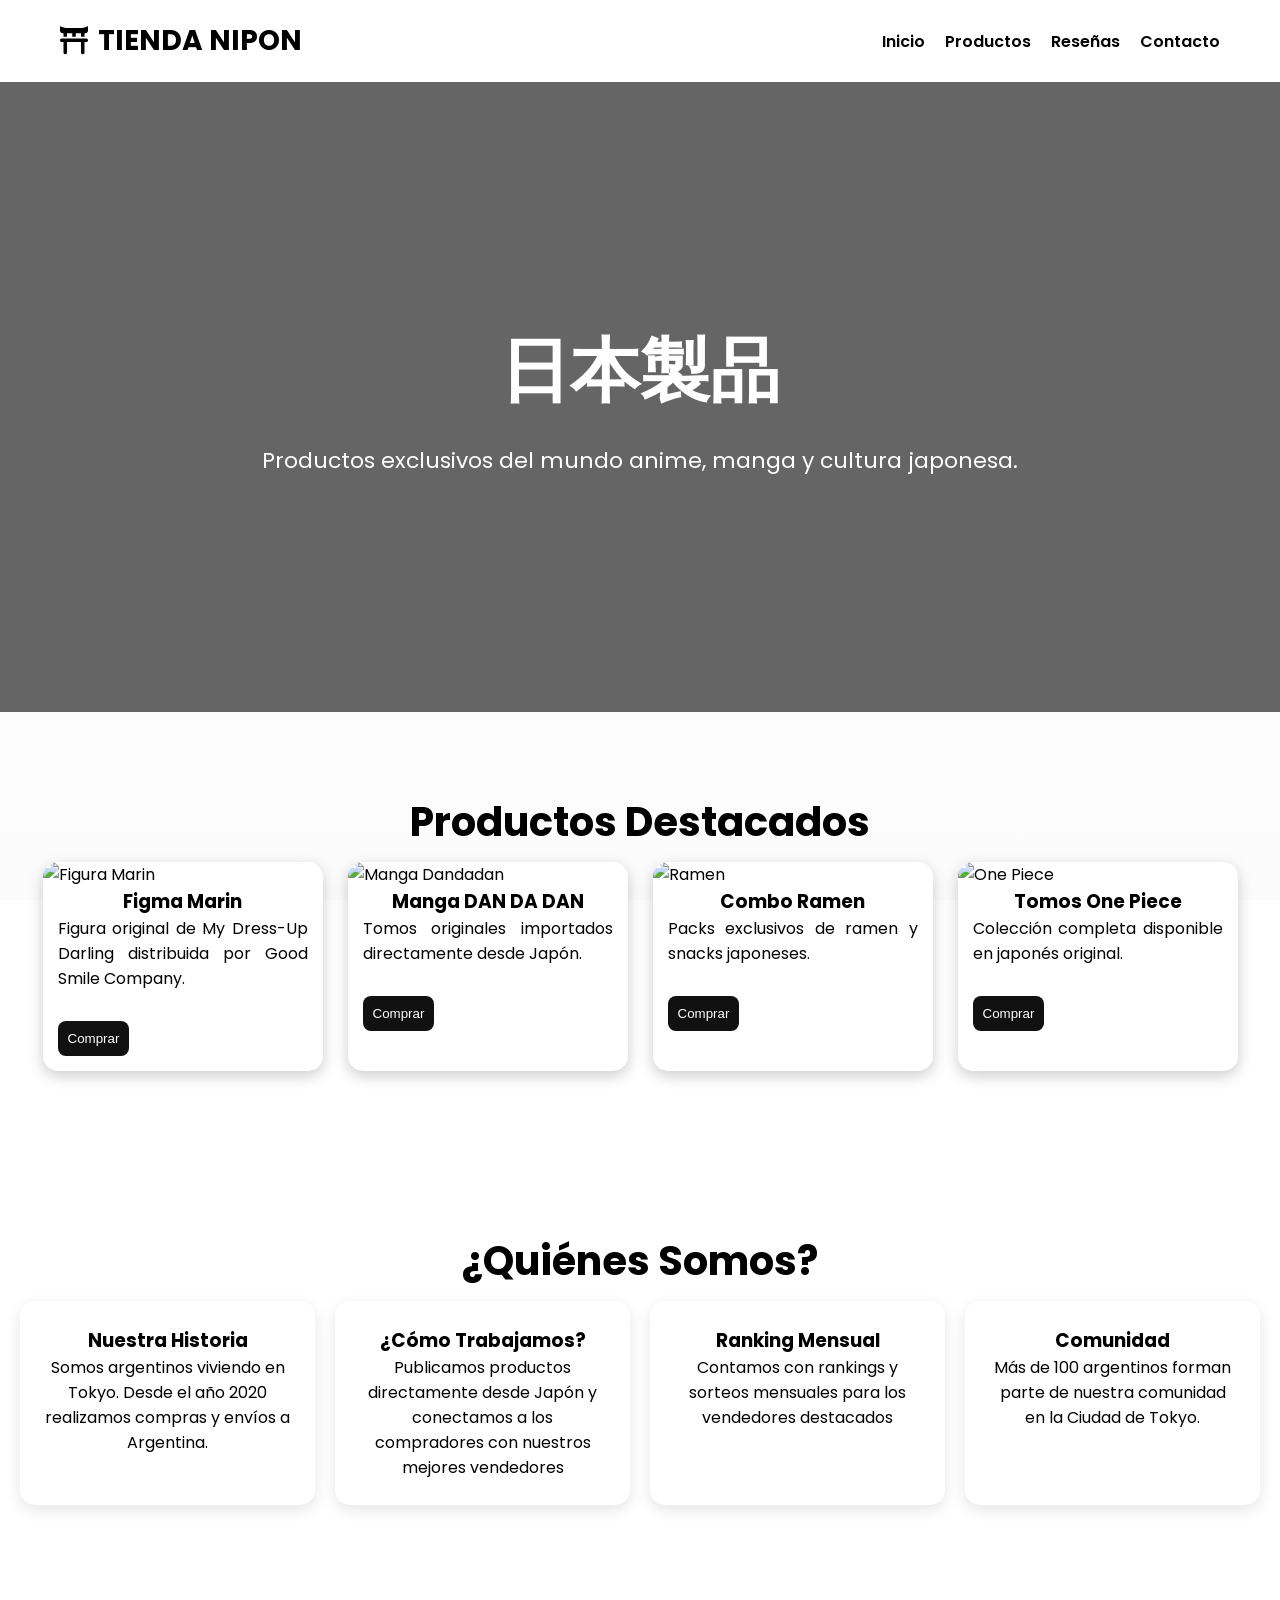
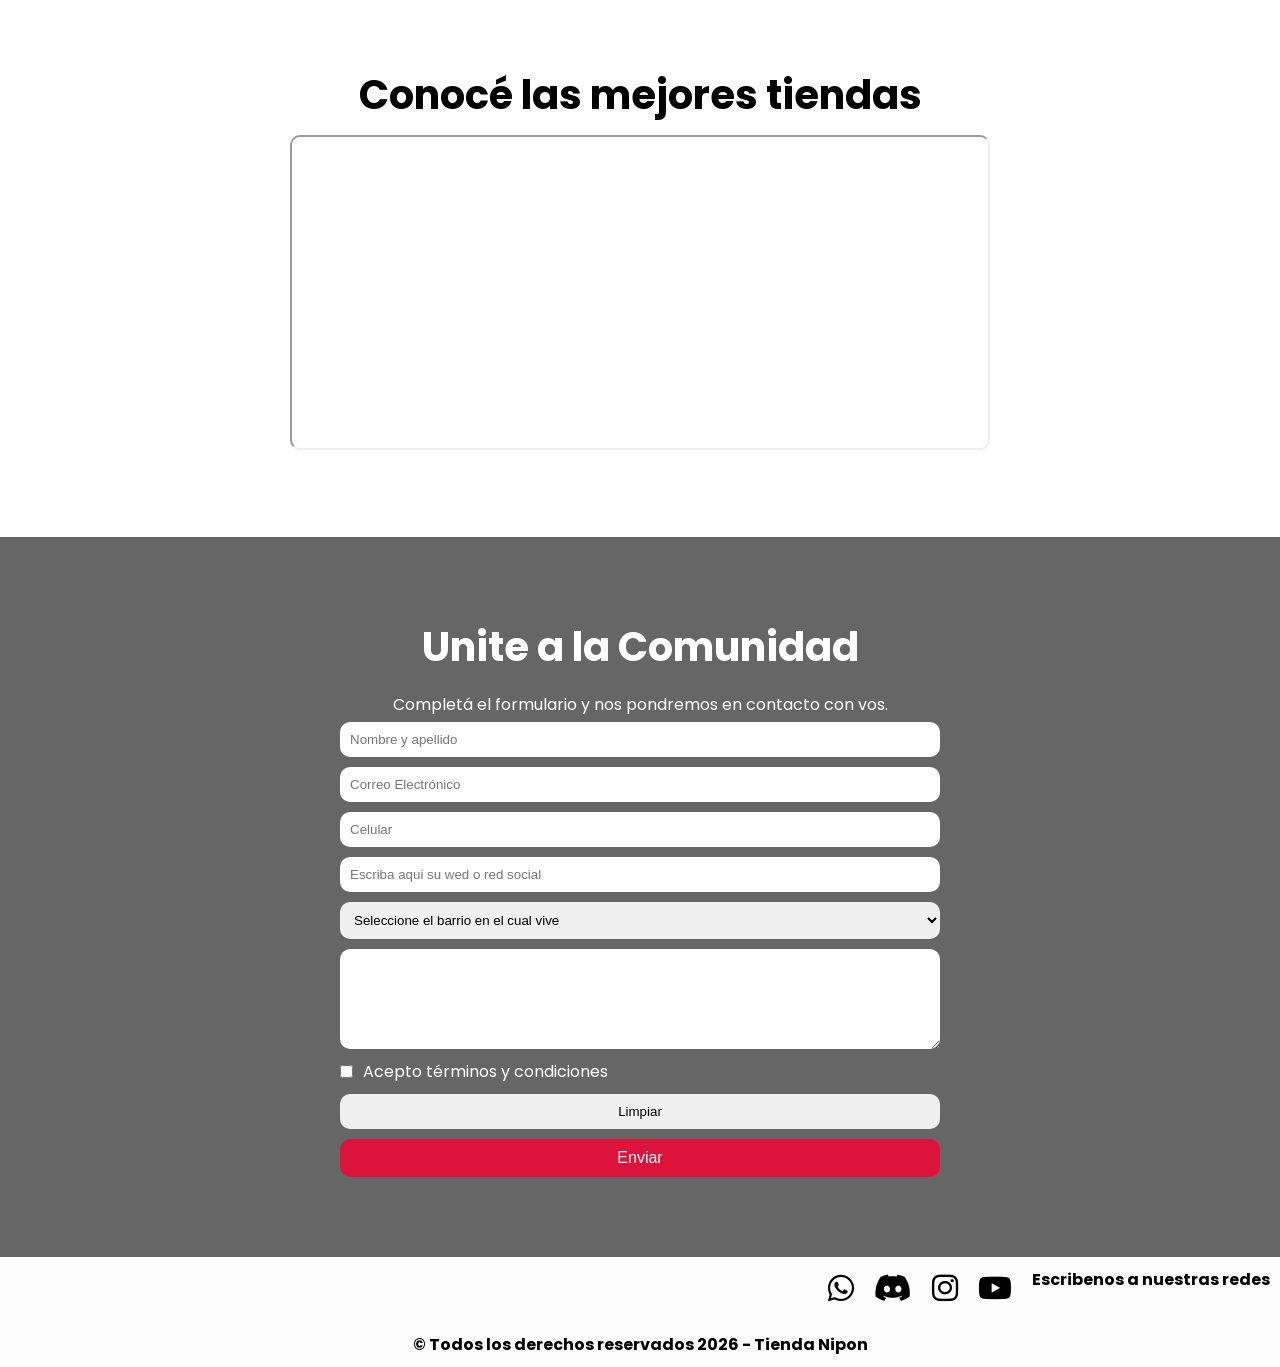
==== index.html @ 7ff36c7d "Actualizacion" ====
<!DOCTYPE html>
<html lang="es">
<head>
    <meta charset="UTF-8">
    <meta name="viewport" content="width=device-width, initial-scale=1.0">

    <title>Tienda Nipon | Japón a Argentina</title>

    <link href="https://fonts.googleapis.com/css2?family=Poppins:wght@300;400;600;700&display=swap" rel="stylesheet">
    <link rel="stylesheet" href="css/style.css">
    <link rel="stylesheet" href="https://cdnjs.cloudflare.com/ajax/libs/font-awesome/6.0.0-beta3/css/all.min.css">
</head>

<body>
    <header>
        <nav>
            <div class="logo"> <i class="fa-solid fa-torii-gate"></i>
                TIENDA NIPON
            </div>
            <ul class="navegacion-links">
                <li><a href="#index">Inicio</a></li>
                <li><a href="#productos">Productos</a></li>
                <li><a href="#reseñas">Reseñas</a></li>
                <li><a href="#contacto">Contacto</a></li>
            </ul>
        </nav>
    </header>

    <main>

        <section id="inicio" class="Fondo">

            <h1>日本製品</h1>

            <p> Productos exclusivos del mundo anime, manga y cultura japonesa.</p>

        </section>

        <section id="productos">

            <h2>Productos Destacados</h2>
            <div class="productos-contenedor">

                <article class="articulos">
                    <img src="IMG/figma_marin_my dress up darling.jpg" alt="Figura Marin">
                    <h3>Figma Marin</h3>
                    <p>
                        Figura original de My Dress-Up Darling distribuida por Good Smile Company.
                    </p>
                    <button>Comprar</button>
                </article>

                <article class="articulos">
                    <img src="IMG/dandandan_manga.jpg" alt="Manga Dandadan">
                    <h3>Manga DAN DA DAN</h3>
                    <p>
                        Tomos originales importados directamente desde Japón.
                    </p>
                    <button>Comprar</button>
                </article>

                <article class="articulos">
                    <img src="IMG/set_comida.jpg" alt="Ramen">
                    <h3>Combo Ramen</h3>
                    <p>
                        Packs exclusivos de ramen y snacks japoneses.
                    </p>
                    <button>Comprar</button>
                </article>

                <article class="articulos">
                    <img src="IMG/One_piece.jpg" alt="One Piece">
                    <h3>Tomos One Piece</h3>
                    <p>
                        Colección completa disponible en japonés original.
                    </p>
                    <button>Comprar</button>
                </article>
            </div>
        </section>

        
        <section id="reseñas">
            <h2>¿Quiénes Somos?</h2>
            <div class="reseñas-grid">
                <div class="reseña-box">
                    <h3>Nuestra Historia</h3>
                    <p>Somos argentinos viviendo en Tokyo. Desde el año 2020 realizamos compras y envíos a Argentina.</p>
                </div>

                <div class="reseña-box">
                    <h3>¿Cómo Trabajamos?</h3>
                    <p>Publicamos productos directamente desde Japón y conectamos a los compradores con  nuestros mejores vendedores</p>
                </div>

                <div class="reseña-box">
                    <h3>Ranking Mensual</h3>
                    <p>Contamos con rankings y sorteos mensuales para los vendedores destacados</p>  </div>

                <div class="reseña-box">
                    <h3>Comunidad</h3>
                    <p> Más de 100 argentinos forman parte de nuestra comunidad en la Ciudad de Tokyo.</p>
                </div>

            </div>
        </section>

        
        <section class="Video">
            <h2>Conocé las mejores tiendas</h2>
            <iframe
                width="560" height="315"    src="https://www.youtube.com/embed/IM3B3nwrG7w"            title="YouTube video player"allowfullscreen>
            </iframe>
        </section>

        
        <section id="contacto">
            <h2>Unite a la Comunidad</h2>
            <p>Completá el formulario y nos pondremos en contacto con vos.</p>
            <form action="https://formspree.io/f/xykbvzao" method="POST">
                <input type="text" name="nombre" placeholder="Nombre y apellido" required>
                <input type="email" name="email" placeholder="Correo Electrónico" required>
                <input type="tel" name="Celular" placeholder="Celular">
                <input type="url" name="Wed" id="wed" placeholder="Escriba aqui su wed o red social">

                <select name="ciudad">
                    <option value="">Seleccione el barrio en el cual vive</option>
                    <option value="Chiyoda">Chiyoda</option>
                    <option value="Chuo">Chuo</option>
                    <option value="Shibuya">Shibuya</option>
                    <option value="Ota">Ota</option>
                    <option value="Setagaya">Setagaya</option>
                    <option value="Shinjuku">Shinjuku</option>
                    <option value="Akihabara">Akihabara</option>
                    <option value="Adachi">Adachi</option>
                    <option value="Katsushika">Katsushika</option>
                    <option value="Edogawa">Edogawa</option>
                    <option value="Minato">Minato</option>
                </select>
                <textarea name="mensaje" placeholder="Escribí tu mensaje" required>
                </textarea>

                <label class="checkbox">
                    <input type="checkbox" required>
                    Acepto términos y condiciones
                </label>
                <input type="reset" id="reset" value="Limpiar">
                <button type="submit">Enviar</button>
            </form>
        </section>
    </main>


    <footer>
        <div class="redes">
        <a href="#">
            <i class="fa-brands fa-whatsapp"></i>
        </a>
        <a href="#">
            <i class="fa-brands fa-discord"></i>
        </a>
        <a href="#">
            <i class="fa-brands fa-instagram"></i>
        </a>
        <a href="#">
            <i class="fa-brands fa-youtube"></i>
        </a>
        <p>Escribenos a nuestras redes </p>
    </div>
        <p>&copy; Todos los derechos reservados 2026 - Tienda Nipon</p>
    </footer>

</body>
</html>
---- css/style.css ----
*{
    margin: 0;
    padding: 0;
    box-sizing: border-box;
}

html{
    scroll-behavior: smooth;
}

body{
    font-family: 'Poppins', sans-serif;
    background:
    linear-gradient(rgba(252, 251, 251, 0.6), rgba(250, 249, 249, 0.6)), url(img/manga.jpg);
    background-repeat: repeat-x;
    background-attachment: fixed;
}

header{
    background-color: white;
    position: sticky;
    top: 0;
    z-index: 100;
}

nav{
    max-width: 1200px;
    margin: auto;
    display: flex;
    justify-content: space-between;
    align-items: center;
    padding: 20px;
    
}


.logo{
    color: black;
    font-size: 28px;
    font-weight: bold;
    display: flex;
    align-items: center;
    gap: 10px;
}


.navegacion-links{
    display: flex;
    list-style: none;
    gap: 20px;
}

.navegacion-links a{
    color: black;
    text-decoration: none;
    font-weight: 600;
}

.navegacion-links a:hover{
    color: crimson;
    transform: scale(1.2);
}


.Fondo{
    min-height: 70vh;
    background:
    linear-gradient(rgba(0,0,0,0.6), rgba(0,0,0,0.6)), url(img/akihabara.jpeg);
    background-size: cover;
    background-position: center;
    display: flex;
    flex-direction: column;
    justify-content: center;
    align-items: center;
    text-align: center;
    color: white;
    padding: 20px;
}

.Fondo h1{
    font-size: 70px;
    margin-bottom: 20px;
}

.Fondo p{
    font-size: 22px;
}

section{
    padding: 80px 20px;
}

section h2{
    text-align: center;
    margin-bottom: 10px;
    font-size: 40px;
}


.productos-contenedor{
    display: flex;
    flex-wrap: wrap;
    justify-content: center;
    gap: 25px;
}

.articulos{
    background-color: white;
    width: 280px;
    border-radius: 15px;
    overflow: hidden;
    box-shadow: 0px 5px 15px rgba(0,0,0,0.2);
    transition: 0.3s;
}

.articulos:hover{
    transform: translateY(-5px);
}

.articulos img{
    width: 100%;
    height: 220px;
    justify-content:center;
    align-items: center;
    object-position: top;
    object-fit: cover;
}

.articulos h3{
    text-align: center;
}

.articulos p{
    padding: 0 15px 15px;
    text-align: justify;
}

.articulos button{
    margin: 15px;
    padding: 10px;
    border: none;
    background-color: #111;
    color: white;
    border-radius: 8px;
    cursor: pointer;
}

.reseñas-grid{
    display: grid;
    grid-template-columns:
    repeat(auto-fit, minmax(250px,1fr));
    gap: 20px;
}

.reseña-box{
    background-color: white;
    padding: 25px;
    border-radius: 15px;
    box-shadow: 0px 5px 15px rgba(0,0,0,0.1);
    text-align: center;
}



.Video{
    text-align: center;
}

.Video iframe{
    width: 80%;
    max-width: 700px;
    border-radius: 10px;
}


#contacto{
    background:
    linear-gradient(rgba(0,0,0,0.6), rgba(0,0,0,0.6)),
    url(img/monte.jpg);
    background-size: cover;
    color: white;
}

#contacto p{
    text-align: center;
    padding: 5px
}

form{
    max-width: 600px;
    margin: auto;
    display: flex;
    flex-direction: column;
    gap: 10px;
}

input,
textarea,
select{
    padding: 10px;
    border: none;
    border-radius: 10px;
}
#reset{
    cursor: pointer;
}

textarea{
    resize: vertical;
    min-height: 100px;
}

.checkbox{
    display: flex;
    gap: 10px;
}

form button{
    padding: 10px;
    border: none;
    background-color: crimson;
    color: white;
    font-size: 16px;
    border-radius: 10px;
    cursor: pointer;
}


footer{
    background-color: #111;
    color:black;
    font-weight: bold;
    text-align: center;
    padding: 10px;
    background: linear-gradient(rgba(252, 251, 251, 0.6), rgba(250, 249, 249, 0.6)), url(img/manga.jpg);
    background-repeat: repeat;
    background-position: center;
}


.redes{
    display: flex;
    justify-content:right;
    gap: 20px;
    margin-bottom: 20px;
}

.redes a{
    color: black;
    font-size: 30px;
    transition: 0.3s;
}

.redes a:hover{
    color: crimson;
    transform: scale(1.2);
}
.redes p{
    text-align: center;
}


@media(max-width: 768px){

    nav{
        flex-direction: column;
        gap: 20px;
    }

    .navegacion-links{
        flex-direction: column;
        text-align: center;
    }

    .Fondo h1{
        font-size: 45px;
    }

    .Fondo p{
        font-size: 18px;
    }

    section h2{
        font-size: 30px;
    }

    .video iframe{
        width: 100%;
        height: 250px;
    }
}
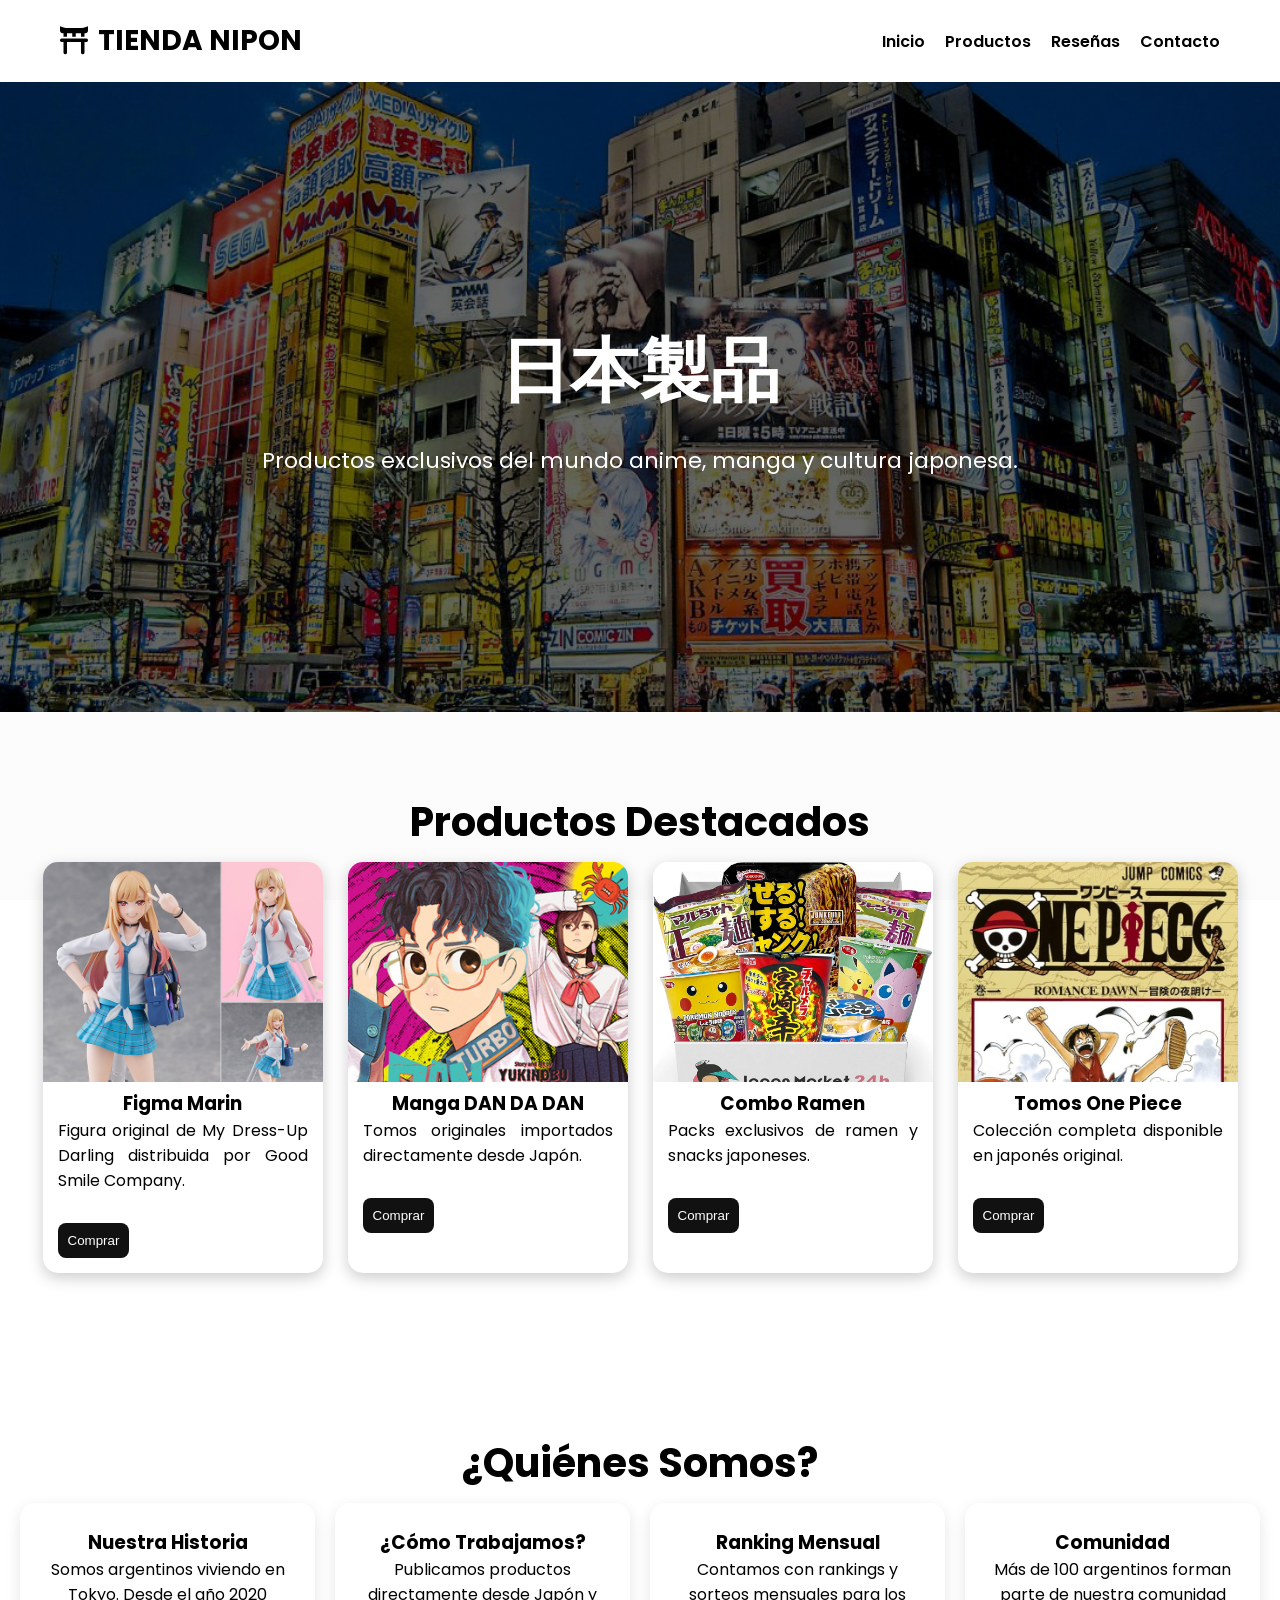
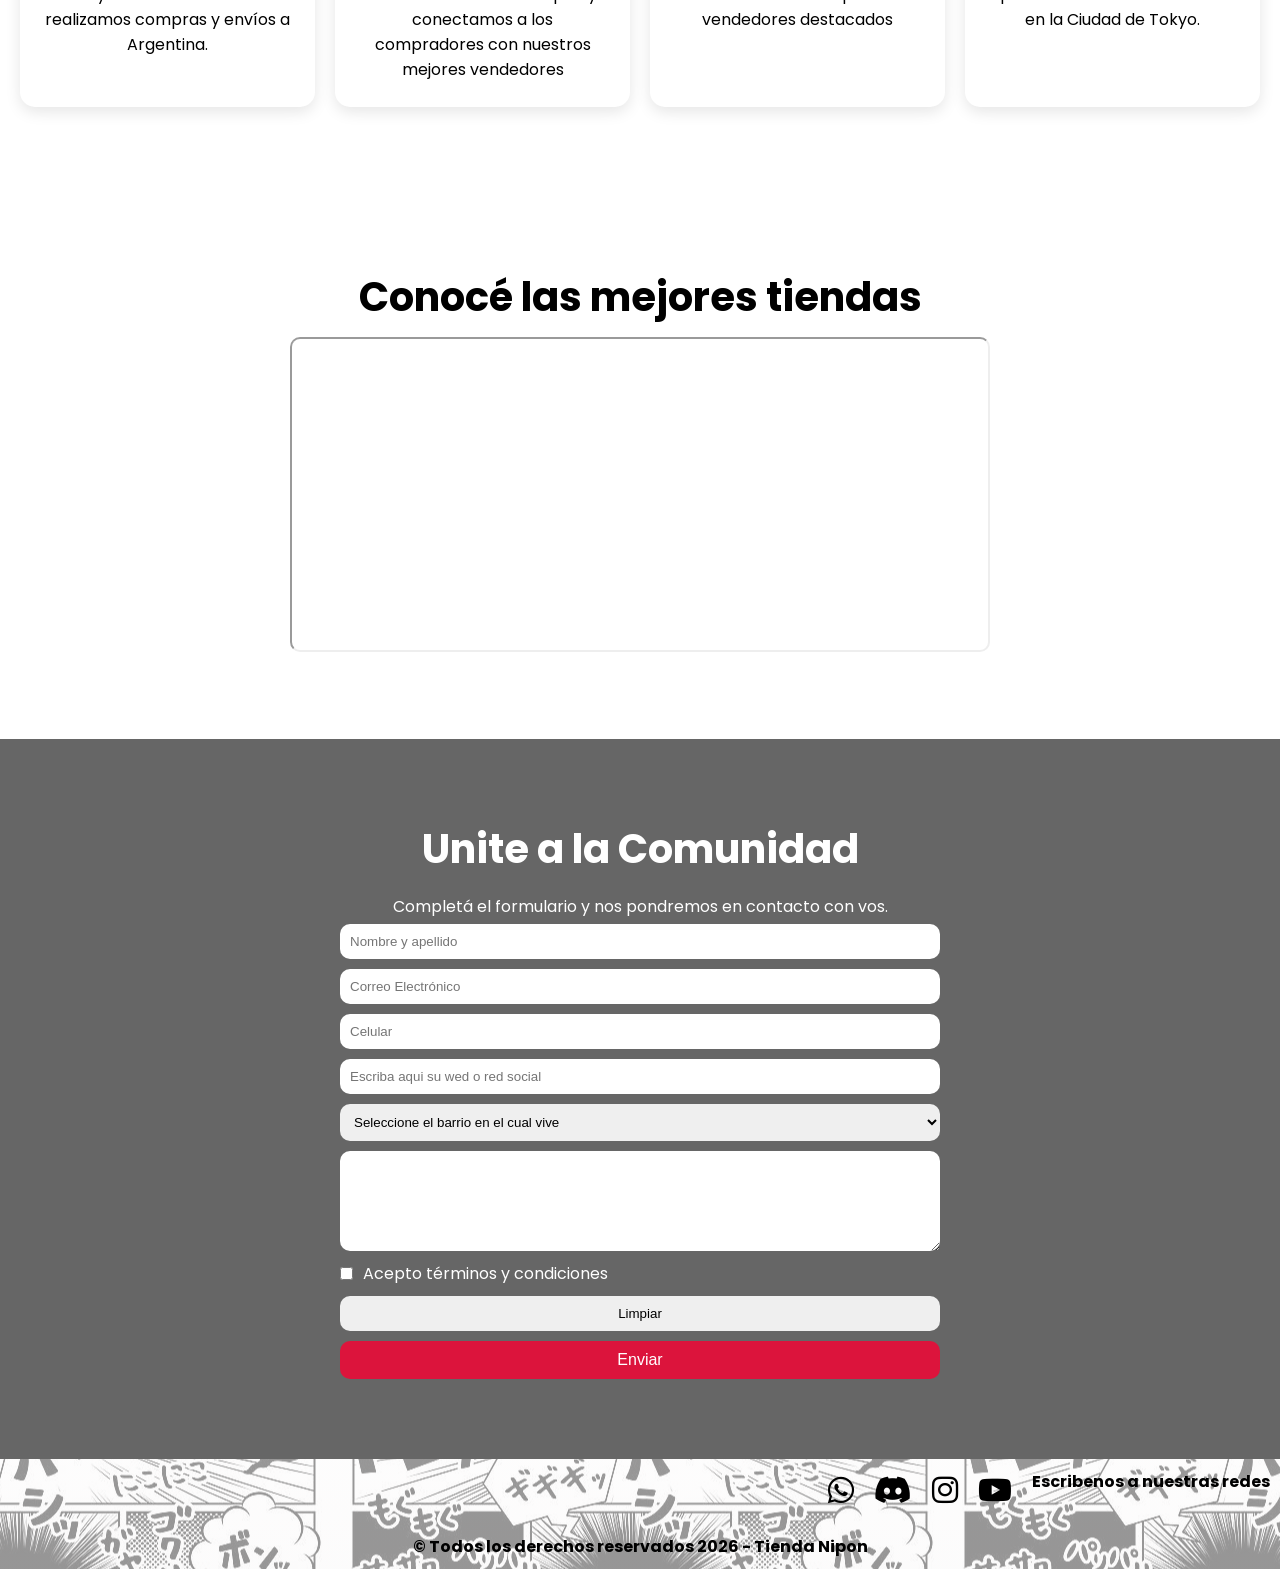
==== commit 76902e2a: "Actualizacion" ====
--- a/index.html
+++ b/index.html
@@ -42,7 +42,7 @@
             <div class="productos-contenedor">
 
                 <article class="articulos">
-                    <img src="IMG/figma_marin_my dress up darling.jpg" alt="Figura Marin">
+                    <img src="/img/figma_marin_my dress up darling.jpg" alt="Figura Marin">
                     <h3>Figma Marin</h3>
                     <p>
                         Figura original de My Dress-Up Darling distribuida por Good Smile Company.
@@ -51,7 +51,7 @@
                 </article>
 
                 <article class="articulos">
-                    <img src="IMG/dandandan_manga.jpg" alt="Manga Dandadan">
+                    <img src="/img/dandandan_manga.jpg" alt="Manga Dandadan">
                     <h3>Manga DAN DA DAN</h3>
                     <p>
                         Tomos originales importados directamente desde Japón.
@@ -60,7 +60,7 @@
                 </article>
 
                 <article class="articulos">
-                    <img src="IMG/set_comida.jpg" alt="Ramen">
+                    <img src="/img/set_comida.jpg" alt="Ramen">
                     <h3>Combo Ramen</h3>
                     <p>
                         Packs exclusivos de ramen y snacks japoneses.
@@ -69,7 +69,7 @@
                 </article>
 
                 <article class="articulos">
-                    <img src="IMG/One_piece.jpg" alt="One Piece">
+                    <img src="/img/One_piece.jpg" alt="One Piece">
                     <h3>Tomos One Piece</h3>
                     <p>
                         Colección completa disponible en japonés original.
--- a/css/style.css
+++ b/css/style.css
@@ -11,7 +11,7 @@
 body{
     font-family: 'Poppins', sans-serif;
     background:
-    linear-gradient(rgba(252, 251, 251, 0.6), rgba(250, 249, 249, 0.6)), url(img/manga.jpg);
+    linear-gradient(rgba(252, 251, 251, 0.6), rgba(250, 249, 249, 0.6)), url(/img/manga.jpg);
     background-repeat: repeat-x;
     background-attachment: fixed;
 }
@@ -65,7 +65,7 @@
 .Fondo{
     min-height: 70vh;
     background:
-    linear-gradient(rgba(0,0,0,0.6), rgba(0,0,0,0.6)), url(img/akihabara.jpeg);
+    linear-gradient(rgba(0,0,0,0.6), rgba(0,0,0,0.6)), url(/img/akihabara.jpeg);
     background-size: cover;
     background-position: center;
     display: flex;
@@ -176,7 +176,7 @@
 #contacto{
     background:
     linear-gradient(rgba(0,0,0,0.6), rgba(0,0,0,0.6)),
-    url(img/monte.jpg);
+    url(/img/monte.jpg);
     background-size: cover;
     color: white;
 }
@@ -232,7 +232,7 @@
     font-weight: bold;
     text-align: center;
     padding: 10px;
-    background: linear-gradient(rgba(252, 251, 251, 0.6), rgba(250, 249, 249, 0.6)), url(img/manga.jpg);
+    background: linear-gradient(rgba(252, 251, 251, 0.6), rgba(250, 249, 249, 0.6)), url(/img/manga.jpg);
     background-repeat: repeat;
     background-position: center;
 }
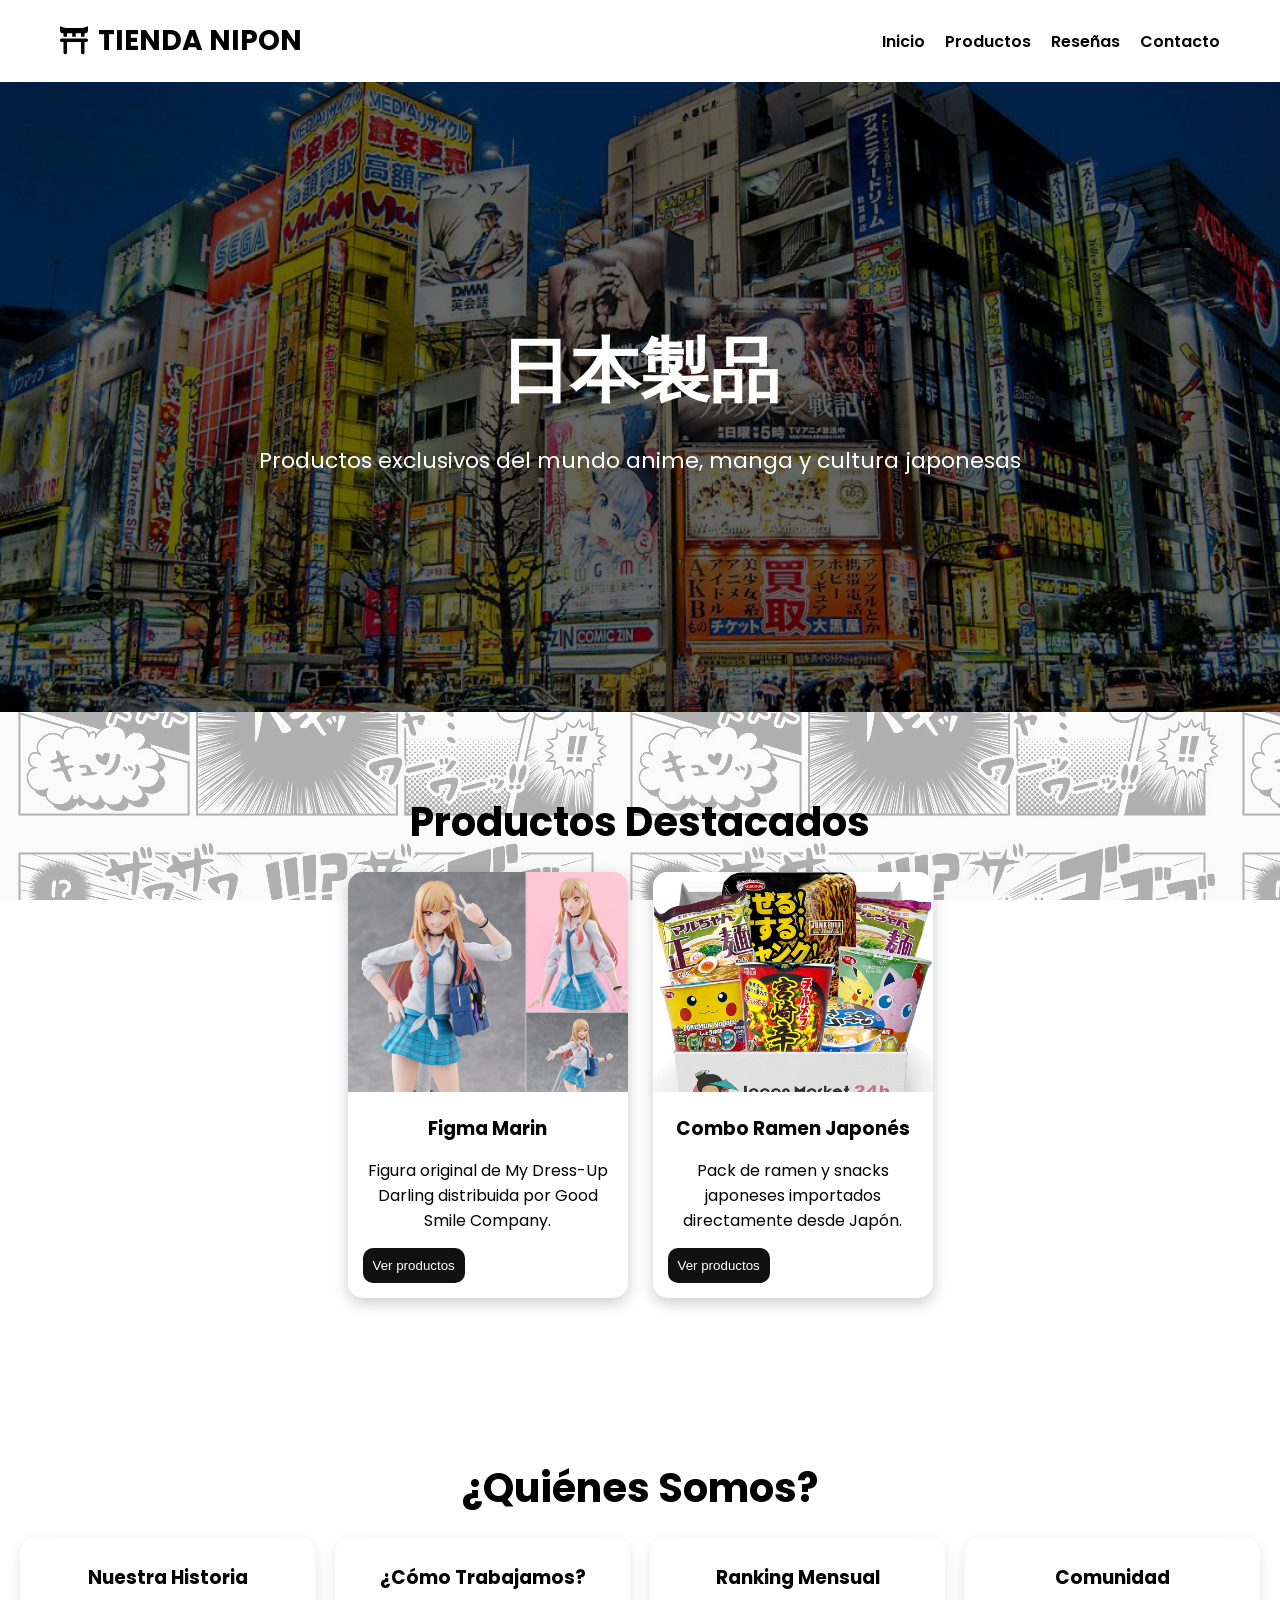
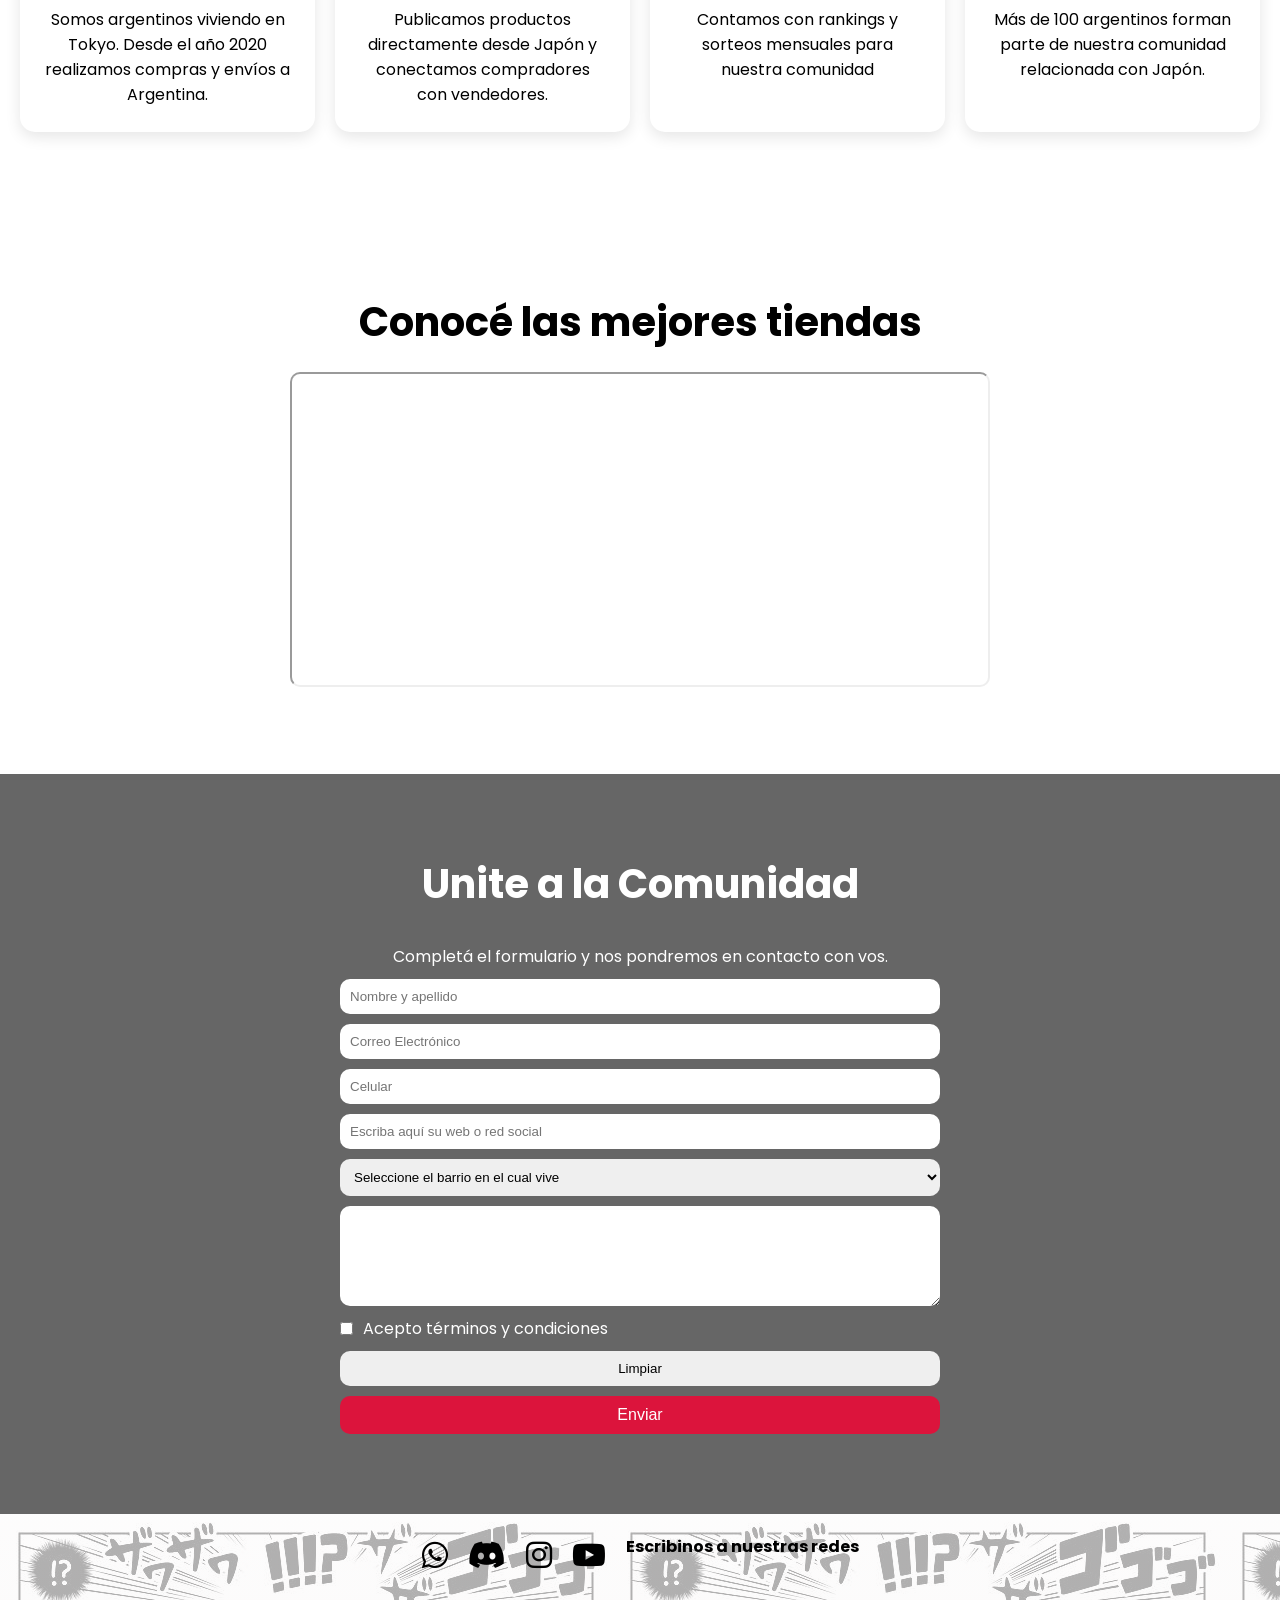
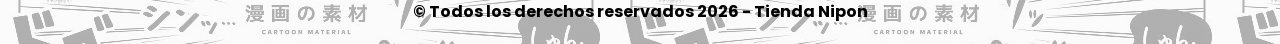
==== commit 677e244a: "Actualización proyecto final" ====
--- a/index.html
+++ b/index.html
@@ -1,127 +1,130 @@
-<!DOCTYPE html>
+<!doctype html>
 <html lang="es">
-<head>
-    <meta charset="UTF-8">
-    <meta name="viewport" content="width=device-width, initial-scale=1.0">
+    <head>
+    <meta charset="UTF-8" />
+    <meta name="viewport" content="width=device-width, initial-scale=1.0" />
 
     <title>Tienda Nipon | Japón a Argentina</title>
 
-    <link href="https://fonts.googleapis.com/css2?family=Poppins:wght@300;400;600;700&display=swap" rel="stylesheet">
-    <link rel="stylesheet" href="css/style.css">
-    <link rel="stylesheet" href="https://cdnjs.cloudflare.com/ajax/libs/font-awesome/6.0.0-beta3/css/all.min.css">
-</head>
+    <link href="https://fonts.googleapis.com/css2?family=Poppins:wght@300;400;600;700&display=swap" rel="stylesheet"
+    />
+    <link rel="stylesheet" href="style.css" />
+    <link rel="stylesheet" href="https://cdnjs.cloudflare.com/ajax/libs/font-awesome/6.0.0-beta3/css/all.min.css"/>
+    </head>
 
-<body>
-    <header>
-        <nav>
-            <div class="logo"> <i class="fa-solid fa-torii-gate"></i>
-                TIENDA NIPON
-            </div>
-            <ul class="navegacion-links">
-                <li><a href="#index">Inicio</a></li>
-                <li><a href="#productos">Productos</a></li>
+    <body>
+        <header>
+            <nav>
+                <div class="logo">
+                <i class="fa-solid fa-torii-gate"></i>
+                    TIENDA NIPON
+                </div>
+                <ul class="navegacion-links">
+                <li><a href="#inicio">Inicio</a></li>
+                <li><a href="productos.html">Productos</a></li>
                 <li><a href="#reseñas">Reseñas</a></li>
                 <li><a href="#contacto">Contacto</a></li>
-            </ul>
-        </nav>
-    </header>
+                </ul>
+            </nav>
+        </header>
 
-    <main>
+        <main>
+            <section id="inicio" class="Fondo">
+                <h1>日本製品</h1>
+                    <p>Productos exclusivos del mundo anime, manga y cultura japonesas</p>
+            </section>
 
-        <section id="inicio" class="Fondo">
+            <section id="destacados">
+                <h2>Productos Destacados</h2>
 
-            <h1>日本製品</h1>
+                <div class="productos-destacados">
+                    <article class="articulos">
+                        <img src="img/figma_marin_my dress up darling.jpg" />
+                        <h3>Figma Marin</h3>
+                        <p> Figura original de My Dress-Up Darling distribuida por Good Smile Company.</p>
+                        <a href="productos.html">
+                        <button>Ver productos</button>
+                        </a>
+                    </article>
 
-            <p> Productos exclusivos del mundo anime, manga y cultura japonesa.</p>
-
-        </section>
-
-        <section id="productos">
-
-            <h2>Productos Destacados</h2>
-            <div class="productos-contenedor">
-
-                <article class="articulos">
-                    <img src="/img/figma_marin_my dress up darling.jpg" alt="Figura Marin">
-                    <h3>Figma Marin</h3>
-                    <p>
-                        Figura original de My Dress-Up Darling distribuida por Good Smile Company.
-                    </p>
-                    <button>Comprar</button>
-                </article>
-
-                <article class="articulos">
-                    <img src="/img/dandandan_manga.jpg" alt="Manga Dandadan">
-                    <h3>Manga DAN DA DAN</h3>
-                    <p>
-                        Tomos originales importados directamente desde Japón.
-                    </p>
-                    <button>Comprar</button>
-                </article>
-
-                <article class="articulos">
-                    <img src="/img/set_comida.jpg" alt="Ramen">
-                    <h3>Combo Ramen</h3>
-                    <p>
-                        Packs exclusivos de ramen y snacks japoneses.
-                    </p>
-                    <button>Comprar</button>
-                </article>
-
-                <article class="articulos">
-                    <img src="/img/One_piece.jpg" alt="One Piece">
-                    <h3>Tomos One Piece</h3>
-                    <p>
-                        Colección completa disponible en japonés original.
-                    </p>
-                    <button>Comprar</button>
-                </article>
-            </div>
-        </section>
-
-        
-        <section id="reseñas">
-            <h2>¿Quiénes Somos?</h2>
-            <div class="reseñas-grid">
-                <div class="reseña-box">
-                    <h3>Nuestra Historia</h3>
-                    <p>Somos argentinos viviendo en Tokyo. Desde el año 2020 realizamos compras y envíos a Argentina.</p>
+                    <article class="articulos">
+                        <img src="img/set_comida.jpg" />
+                        <h3>Combo Ramen Japonés</h3>
+                        <p>Pack de ramen y snacks japoneses importados directamente desde Japón.</p>
+                        <a href="productos.html">
+                        <button>Ver productos</button>
+                        </a>
+                    </article>
                 </div>
 
-                <div class="reseña-box">
-                    <h3>¿Cómo Trabajamos?</h3>
-                    <p>Publicamos productos directamente desde Japón y conectamos a los compradores con  nuestros mejores vendedores</p>
+            </section>
+
+            <section id="reseñas">
+                <h2>¿Quiénes Somos?</h2>
+                <div class="reseñas-grid">
+                    <div class="reseña-box">
+                        <h3>Nuestra Historia</h3>
+
+                        <p> Somos argentinos viviendo en Tokyo. Desde el año 2020 realizamos compras y envíos a Argentina.</p>
+                    </div>
+
+                    <div class="reseña-box">
+                        <h3>¿Cómo Trabajamos?</h3>
+                        <p>Publicamos productos directamente desde Japón y conectamos compradores con vendedores.</p>
+                    </div>
+
+                    <div class="reseña-box">
+                        <h3>Ranking Mensual</h3>
+                        <p>Contamos con rankings y sorteos mensuales para nuestra comunidad</p>
+                    </div>
+
+                    <div class="reseña-box">
+                        <h3>Comunidad</h3>
+                        <p>Más de 100 argentinos forman parte de nuestra comunidad relacionada con Japón.</p>
+                    </div>
                 </div>
+            </section>
 
-                <div class="reseña-box">
-                    <h3>Ranking Mensual</h3>
-                    <p>Contamos con rankings y sorteos mensuales para los vendedores destacados</p>  </div>
+            <section class="Video">
+                <h2>Conocé las mejores tiendas</h2>
 
-                <div class="reseña-box">
-                    <h3>Comunidad</h3>
-                    <p> Más de 100 argentinos forman parte de nuestra comunidad en la Ciudad de Tokyo.</p>
-                </div>
+                <iframe
+                    width="560"
+                    height="315"
+                    src="https://www.youtube.com/embed/IM3B3nwrG7w"
+                    title="Video tiendas japonesas"
+                    allowfullscreen
+                    >
+                </iframe>
+            </section>
+            
+            <section id="contacto">
+                <h2>Unite a la Comunidad</h2>
 
-            </div>
-        </section>
+                <p>Completá el formulario y nos pondremos en contacto con vos.</p>
 
-        
-        <section class="Video">
-            <h2>Conocé las mejores tiendas</h2>
-            <iframe
-                width="560" height="315"    src="https://www.youtube.com/embed/IM3B3nwrG7w"            title="YouTube video player"allowfullscreen>
-            </iframe>
-        </section>
+            <form action="https://formspree.io/f/xykbvzao" method="POST">
+                <input
+                    type="text"
+                    name="nombre"
+                    placeholder="Nombre y apellido"
+                    required
+                />
 
-        
-        <section id="contacto">
-            <h2>Unite a la Comunidad</h2>
-            <p>Completá el formulario y nos pondremos en contacto con vos.</p>
-            <form action="https://formspree.io/f/xykbvzao" method="POST">
-                <input type="text" name="nombre" placeholder="Nombre y apellido" required>
-                <input type="email" name="email" placeholder="Correo Electrónico" required>
-                <input type="tel" name="Celular" placeholder="Celular">
-                <input type="url" name="Wed" id="wed" placeholder="Escriba aqui su wed o red social">
+                <input
+                    type="email"
+                    name="email"
+                    placeholder="Correo Electrónico"
+                    required
+                />
+
+                <input type="tel" name="celular" placeholder="Celular" />
+
+                <input
+                    type="url"
+                    name="web"
+                    placeholder="Escriba aquí su web o red social"
+                />
 
                 <select name="ciudad">
                     <option value="">Seleccione el barrio en el cual vive</option>
@@ -137,38 +140,43 @@
                     <option value="Edogawa">Edogawa</option>
                     <option value="Minato">Minato</option>
                 </select>
-                <textarea name="mensaje" placeholder="Escribí tu mensaje" required>
-                </textarea>
 
-                <label class="checkbox">
-                    <input type="checkbox" required>
+            <textarea name="mensaje" placeholder="Escribí tu mensaje" required>
+            </textarea>
+
+            <label class="checkbox">
+                <input type="checkbox" required />
                     Acepto términos y condiciones
-                </label>
-                <input type="reset" id="reset" value="Limpiar">
+            </label>
+
+            <input type="reset" id="reset" value="Limpiar" />
                 <button type="submit">Enviar</button>
             </form>
         </section>
     </main>
 
+    
+        <footer>
+            <div class="redes">
+                <a href="#">
+                <i class="fa-brands fa-whatsapp"></i>
+                </a>
 
-    <footer>
-        <div class="redes">
-        <a href="#">
-            <i class="fa-brands fa-whatsapp"></i>
-        </a>
-        <a href="#">
-            <i class="fa-brands fa-discord"></i>
-        </a>
-        <a href="#">
-            <i class="fa-brands fa-instagram"></i>
-        </a>
-        <a href="#">
-            <i class="fa-brands fa-youtube"></i>
-        </a>
-        <p>Escribenos a nuestras redes </p>
-    </div>
-        <p>&copy; Todos los derechos reservados 2026 - Tienda Nipon</p>
-    </footer>
+                <a href="#">
+                <i class="fa-brands fa-discord"></i>
+                </a>
 
-</body>
-</html>+                <a href="#">
+                <i class="fa-brands fa-instagram"></i>
+                </a>
+
+                <a href="#">
+                <i class="fa-brands fa-youtube"></i>
+                </a>
+
+                <p>Escribinos a nuestras redes</p>
+            </div>
+                <p>&copy; Todos los derechos reservados 2026 - Tienda Nipon</p>
+        </footer>
+    </body>
+</html>
--- a/style.css
+++ b/style.css
@@ -0,0 +1,513 @@
+* {
+    margin: 0;
+    padding: 0;
+    box-sizing: border-box;
+}
+
+html {
+    scroll-behavior: smooth;
+}
+
+
+body {
+    font-family: 'Poppins', sans-serif;
+    background:
+    linear-gradient(rgba(252, 251, 251, 0.7),rgba(250, 249, 249, 0.7)),url(img/manga.jpg);
+    background-repeat: repeat;
+    background-attachment: fixed;
+}
+
+header {
+    background: white;
+    position: sticky;
+    top: 0;
+    z-index: 100;
+}
+
+nav {
+    max-width: 1200px;
+    margin: auto;
+    display: flex;
+    justify-content: space-between;
+    align-items: center;
+    padding: 20px;
+
+}
+
+.logo {
+    color: black;
+    font-size: 28px;
+    font-weight: bold;
+    display: flex;
+    align-items: center;
+    gap: 10px;
+}
+
+.navegacion-links {
+    display: flex;
+    list-style: none;
+    gap: 20px;
+}
+
+
+
+.navegacion-links a {
+    color: black;
+    text-decoration: none;
+    font-weight: 600;
+}
+
+.navegacion-links a:hover {
+    color: crimson;
+    transform: scale(1.2);
+}
+
+.Fondo {
+    min-height: 70vh;
+    background:
+    linear-gradient(rgba(0, 0, 0, 0.6),rgba(0, 0, 0, 0.6)),url(img/akihabara.jpeg);
+    background-size: cover;
+    background-position: center;
+    display: flex;
+    flex-direction: column;
+    justify-content: center;
+    align-items: center;
+    text-align: center;
+    color: white;
+    padding: 20px;
+}
+
+
+.Fondo h1 {
+    font-size: 70px;
+    margin-bottom: 20px;
+}
+
+.Fondo p {
+    font-size: 22px;
+}
+
+section {
+    padding: 80px 20px;
+}
+
+section h2 {
+    text-align: center;
+    margin-bottom: 20px;
+    font-size: 40px;
+}
+
+
+
+.productos-destacados {
+    display: flex;
+    flex-wrap: wrap;
+    justify-content: center;
+    gap: 25px;
+
+}
+
+
+
+.productos-destacados .articulos {
+    width: 280px;
+    background: white;
+    border-radius: 15px;
+    overflow: hidden;
+    box-shadow:0px 5px 15px rgba(0, 0, 0, 0.2);
+    transition: 0.3s;
+}
+
+
+
+.productos-destacados img {
+    width: 100%;
+    height: 220px;
+    justify-content: center;
+    align-items: center;
+    object-position: top;
+    object-fit: cover;
+}
+
+
+.productos-destacados h3 {
+    text-align: center;
+    margin: 15px;
+
+}
+
+.productos-destacados p {
+    padding: 0 15px;
+    text-align: center;
+}
+
+
+
+.productos-destacados button {
+    margin: 15px;
+    padding: 10px;
+    border: none;
+    background: #111;
+    color: white;
+    border-radius: 10px;
+    cursor: pointer;
+    object-position: center;
+}
+
+
+.productos-destacados button:hover {
+    background: crimson;
+}
+
+
+
+
+.reseñas-grid {
+    display: grid;
+    grid-template-columns:
+    repeat(auto-fit, minmax(250px, 1fr));
+    gap: 20px;
+}
+
+.reseña-box {
+    background: white;
+    padding: 25px;
+    border-radius: 15px;
+    box-shadow:0px 5px 15px rgba(0, 0, 0, 0.1);
+    text-align: center;
+
+}
+
+
+
+.reseña-box h3 {
+    margin-bottom: 15px;
+}
+
+
+
+
+.Video {
+    text-align: center;
+}
+
+
+
+.Video iframe {
+    width: 80%;
+    max-width: 700px;
+    border-radius: 10px;
+}
+
+
+
+
+#contacto {
+
+    background:linear-gradient(rgba(0, 0, 0, 0.6),rgba(0, 0, 0, 0.6)),url(img/monte.jpg);
+    background-size: cover;
+    color: white;
+}
+
+#contacto p {
+    text-align: center;
+    padding: 10px;
+}
+
+
+form {
+    max-width: 600px;
+    margin: auto;
+    display: flex;
+    flex-direction: column;
+    gap: 10px;
+}
+
+input,
+textarea,
+select {
+    padding: 10px;
+    border: none;
+    border-radius: 10px;
+}
+
+
+
+
+textarea {
+    resize: vertical;
+    min-height: 100px;
+
+}
+
+
+
+
+.checkbox {
+    display: flex;
+    gap: 10px;
+}
+
+
+
+#reset {
+    cursor: pointer;
+}
+
+
+
+
+
+form button {
+    padding: 10px;
+    border: none;
+    background-color: crimson;
+    color: white;
+    font-size: 16px;
+    border-radius: 10px;
+    cursor: pointer;
+}
+
+
+
+
+#productos-tienda h1 {
+    text-align: center;
+    font-size: 45px;
+    margin-bottom: 20px;
+}
+
+
+
+#lista-productos {
+    list-style: none;
+    display: flex;
+    flex-wrap: wrap;
+    justify-content: center;
+    gap: 25px;
+}
+
+
+
+
+.producto-item {
+    background: white;
+    width: 280px;
+    padding-bottom: 20px;
+    border-radius: 15px;
+    overflow: hidden;
+    box-shadow:0px 5px 15px rgba(0, 0, 0, 0.2);
+    text-align: center;
+    transition: 0.3s;
+
+}
+
+
+
+.producto-item:hover {
+    transform: translateY(-5px);
+
+}
+
+
+.producto-item img {
+    width: 100%;
+    height: 220px;
+    object-fit: cover;
+    object-position: top;
+    justify-content: center;
+
+}
+
+
+.producto-item h3 {
+    margin-top: 15px;
+}
+
+
+
+
+.producto-item p {
+    font-size: 18px;
+    font-weight: bold;
+    margin: 10px;
+}
+
+
+
+.btn-agregar {
+    padding: 10px 20px;
+    border: none;
+    background: #111;
+    color: white;
+    border-radius: 10px;
+    cursor: pointer;
+}
+
+.btn-agregar:hover {
+    background: crimson;
+
+}
+
+
+
+#carrito {
+    max-width: 700px;
+    margin: auto;
+    background: white;
+    border-radius: 15px;
+    padding: 30px;
+    box-shadow:0px 5px 15px rgba(0, 0, 0, 0.2);
+}
+
+#carrito h2 {
+    font-size: 30px;
+}
+
+
+#items-carrito {
+    list-style: none;
+    padding: 0;
+}
+
+.carrito-item {
+    display: flex;
+    justify-content: space-between;
+    align-items: center;
+    background: #f4f4f4;
+    margin: 10px 0;
+    padding: 12px;
+    border-radius: 10px;
+}
+
+.carrito-vacio {
+    text-align: center;
+    padding: 20px;
+}
+
+.carrito-item img {
+    width: 60px;
+    height: 60px;
+    object-fit: contain;
+    background-color: #eee;
+    border-radius: 8px;
+}
+
+.btn-quitar {
+    background: crimson;
+    color: white;
+    border: none;
+    padding: 5px 10px;
+    border-radius: 8px;
+    cursor: pointer;
+}
+
+
+.botones-carrito {
+    display: flex;
+    justify-content: center;
+    gap: 20px;
+    margin-top: 20px;
+}
+
+
+#btn-vaciar,
+#btn-pagar {
+    padding: 12px 20px;
+    border: none;
+    border-radius: 10px;
+    cursor: pointer;
+}
+
+
+#btn-vaciar {
+    background: #111;
+    color: white;
+}
+
+
+#btn-pagar {
+    background: crimson;
+    color: white;
+}
+
+
+
+footer {
+    background:
+    linear-gradient(rgba(252, 251, 251, 0.7),rgba(250, 249, 249, 0.7)),url(img/manga.jpg);
+    color: black;
+    text-align: center;
+    padding: 20px;
+    font-weight: bold;
+}
+
+
+
+.redes {
+    display: flex;
+    justify-content: center;
+    gap: 20px;
+    margin-bottom: 20px;
+}
+
+
+.redes a {
+    color: black;
+    font-size: 30px;
+
+}
+
+
+
+.redes a:hover {
+    color: crimson;
+
+}
+
+
+
+
+
+@media(max-width:768px) {
+
+    nav {
+        flex-direction: column;
+        gap: 20px;
+    }
+
+    .navegacion-links {
+        flex-direction: column;
+        text-align: center;
+    }
+
+    .Fondo h1 {
+        font-size: 45px;
+    }
+
+
+    .Fondo p {
+        font-size: 18px;
+    }
+
+    section h2 {
+        font-size: 30px;
+    }
+
+
+    .Video iframe {
+        width: 100%;
+        height: 250px;
+    }
+
+
+    .producto-item {
+        width: 90%;
+    }
+
+    .botones-carrito {
+        flex-direction: column;
+    }
+
+
+}
